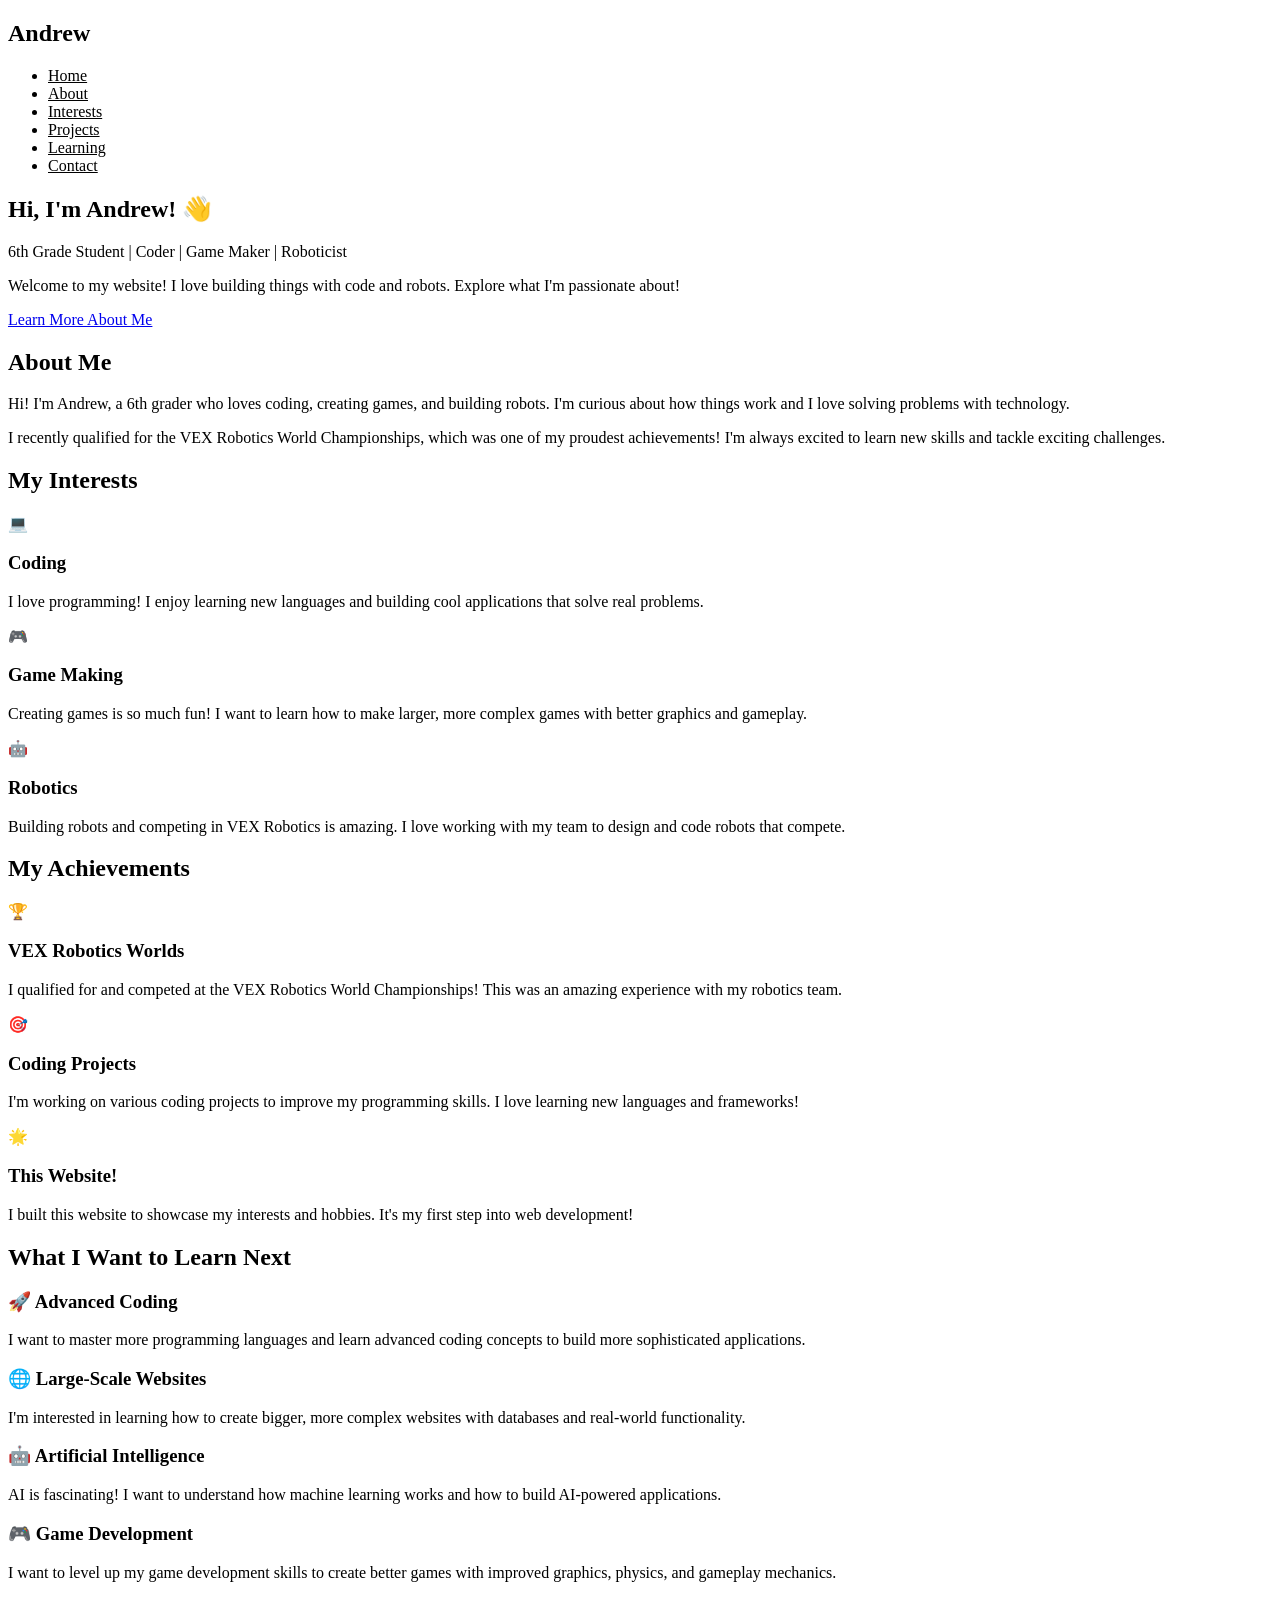
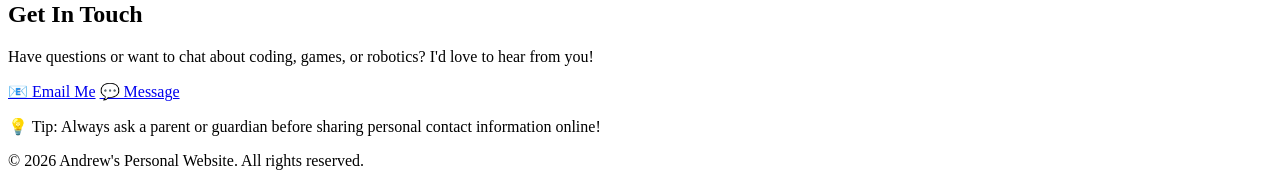
==== index.html @ 8c20a39d "Add index.html - Personal website structure with hero, about, interests, projects, learning, and con" ====
<!DOCTYPE html>
<html lang="en">
<head>
    <!-- Meta tags for mobile and character encoding -->
    <meta charset="UTF-8">
    <meta name="viewport" content="width=device-width, initial-scale=1.0">
    <title>Andrew's Personal Website</title>
    <!-- Link to CSS stylesheet -->
    <link rel="stylesheet" href="style.css">
</head>
<body>
    <!-- NAVIGATION BAR -->
    <nav class="navbar">
        <div class="nav-container">
            <h1 class="logo">Andrew</h1>
            <ul class="nav-menu">
                <li><a href="#home">Home</a></li>
                <li><a href="#about">About</a></li>
                <li><a href="#interests">Interests</a></li>
                <li><a href="#projects">Projects</a></li>
                <li><a href="#learning">Learning</a></li>
                <li><a href="#contact">Contact</a></li>
            </ul>
        </div>
    </nav>

    <!-- HERO SECTION - Welcome greeting with intro -->
    <section id="home" class="hero">
        <div class="hero-content">
            <h1 class="hero-title">Hi, I'm Andrew! 👋</h1>
            <p class="hero-subtitle">6th Grade Student | Coder | Game Maker | Roboticist</p>
            <p class="hero-description">Welcome to my website! I love building things with code and robots. Explore what I'm passionate about!</p>
            <a href="#about" class="btn-primary">Learn More About Me</a>
        </div>
    </section>

    <!-- ABOUT ME SECTION -->
    <section id="about" class="about">
        <div class="container">
            <h2 class="section-title">About Me</h2>
            <div class="about-content">
                <p>Hi! I'm Andrew, a 6th grader who loves coding, creating games, and building robots. I'm curious about how things work and I love solving problems with technology.</p>
                <p>I recently qualified for the VEX Robotics World Championships, which was one of my proudest achievements! I'm always excited to learn new skills and tackle exciting challenges.</p>
            </div>
        </div>
    </section>

    <!-- INTERESTS SECTION - What I'm passionate about -->
    <section id="interests" class="interests">
        <div class="container">
            <h2 class="section-title">My Interests</h2>
            <div class="interests-grid">
                <!-- Coding card -->
                <div class="interest-card">
                    <div class="card-icon">💻</div>
                    <h3>Coding</h3>
                    <p>I love programming! I enjoy learning new languages and building cool applications that solve real problems.</p>
                </div>
                <!-- Game Making card -->
                <div class="interest-card">
                    <div class="card-icon">🎮</div>
                    <h3>Game Making</h3>
                    <p>Creating games is so much fun! I want to learn how to make larger, more complex games with better graphics and gameplay.</p>
                </div>
                <!-- Robotics card -->
                <div class="interest-card">
                    <div class="card-icon">🤖</div>
                    <h3>Robotics</h3>
                    <p>Building robots and competing in VEX Robotics is amazing. I love working with my team to design and code robots that compete.</p>
                </div>
            </div>
        </div>
    </section>

    <!-- PROJECTS SECTION - Showcase my work -->
    <section id="projects" class="projects">
        <div class="container">
            <h2 class="section-title">My Achievements</h2>
            <div class="projects-grid">
                <!-- Project card 1 -->
                <div class="project-card">
                    <div class="project-icon">🏆</div>
                    <h3>VEX Robotics Worlds</h3>
                    <p>I qualified for and competed at the VEX Robotics World Championships! This was an amazing experience with my robotics team.</p>
                </div>
                <!-- Project card 2 -->
                <div class="project-card">
                    <div class="project-icon">🎯</div>
                    <h3>Coding Projects</h3>
                    <p>I'm working on various coding projects to improve my programming skills. I love learning new languages and frameworks!</p>
                </div>
                <!-- Project card 3 -->
                <div class="project-card">
                    <div class="project-icon">🌟</div>
                    <h3>This Website!</h3>
                    <p>I built this website to showcase my interests and hobbies. It's my first step into web development!</p>
                </div>
            </div>
        </div>
    </section>

    <!-- LEARNING SECTION - What I want to learn next -->
    <section id="learning" class="learning">
        <div class="container">
            <h2 class="section-title">What I Want to Learn Next</h2>
            <div class="learning-content">
                <div class="learning-item">
                    <h3>🚀 Advanced Coding</h3>
                    <p>I want to master more programming languages and learn advanced coding concepts to build more sophisticated applications.</p>
                </div>
                <div class="learning-item">
                    <h3>🌐 Large-Scale Websites</h3>
                    <p>I'm interested in learning how to create bigger, more complex websites with databases and real-world functionality.</p>
                </div>
                <div class="learning-item">
                    <h3>🤖 Artificial Intelligence</h3>
                    <p>AI is fascinating! I want to understand how machine learning works and how to build AI-powered applications.</p>
                </div>
                <div class="learning-item">
                    <h3>🎮 Game Development</h3>
                    <p>I want to level up my game development skills to create better games with improved graphics, physics, and gameplay mechanics.</p>
                </div>
            </div>
        </div>
    </section>

    <!-- CONTACT SECTION - Safe contact information -->
    <section id="contact" class="contact">
        <div class="container">
            <h2 class="section-title">Get In Touch</h2>
            <div class="contact-content">
                <p>Have questions or want to chat about coding, games, or robotics? I'd love to hear from you!</p>
                <div class="contact-links">
                    <!-- Safe contact option 1 -->
                    <a href="mailto:contact@example.com" class="btn-contact">📧 Email Me</a>
                    <!-- Safe contact option 2 -->
                    <a href="#" class="btn-contact">💬 Message</a>
                </div>
                <p class="contact-note">💡 Tip: Always ask a parent or guardian before sharing personal contact information online!</p>
            </div>
        </div>
    </section>

    <!-- FOOTER -->
    <footer class="footer">
        <p>&copy; 2026 Andrew's Personal Website. All rights reserved.</p>
    </footer>

    <!-- Link to JavaScript file -->
    <script src="script.js"></script>
</body>
</html>
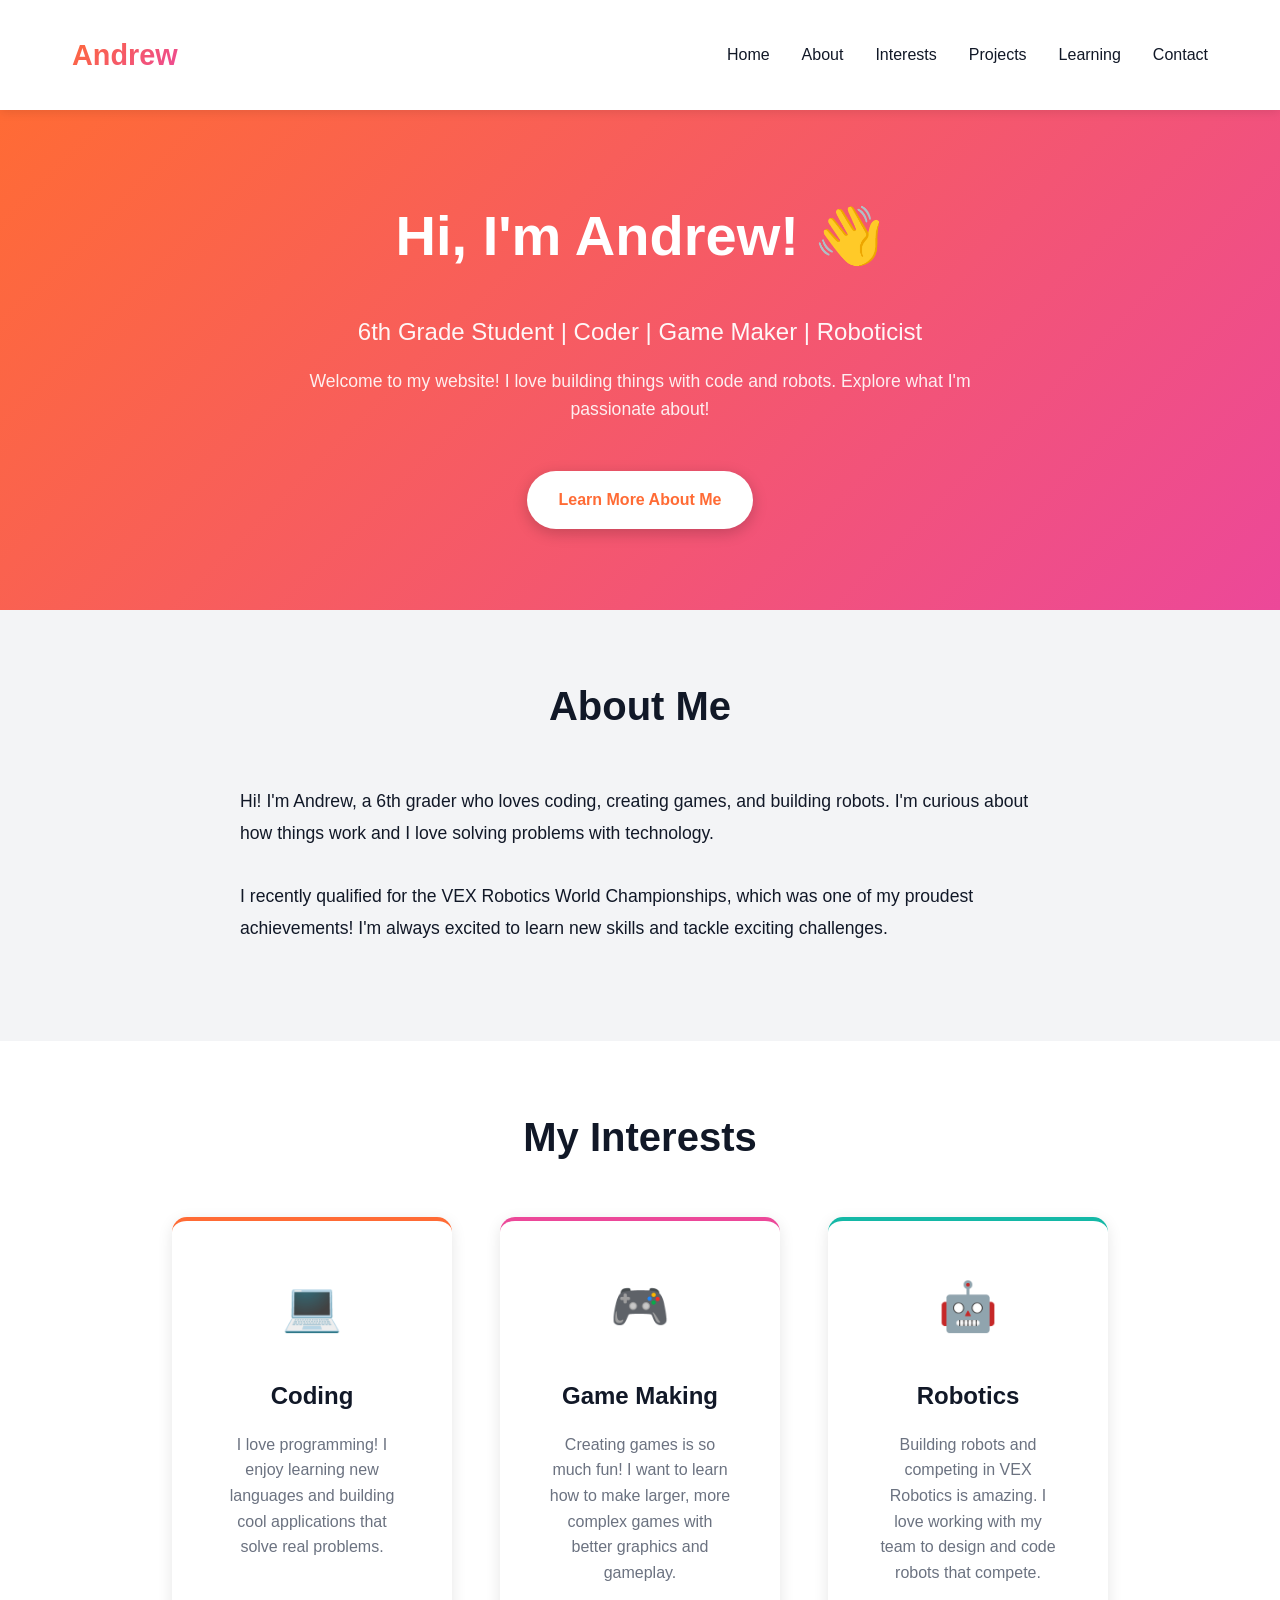
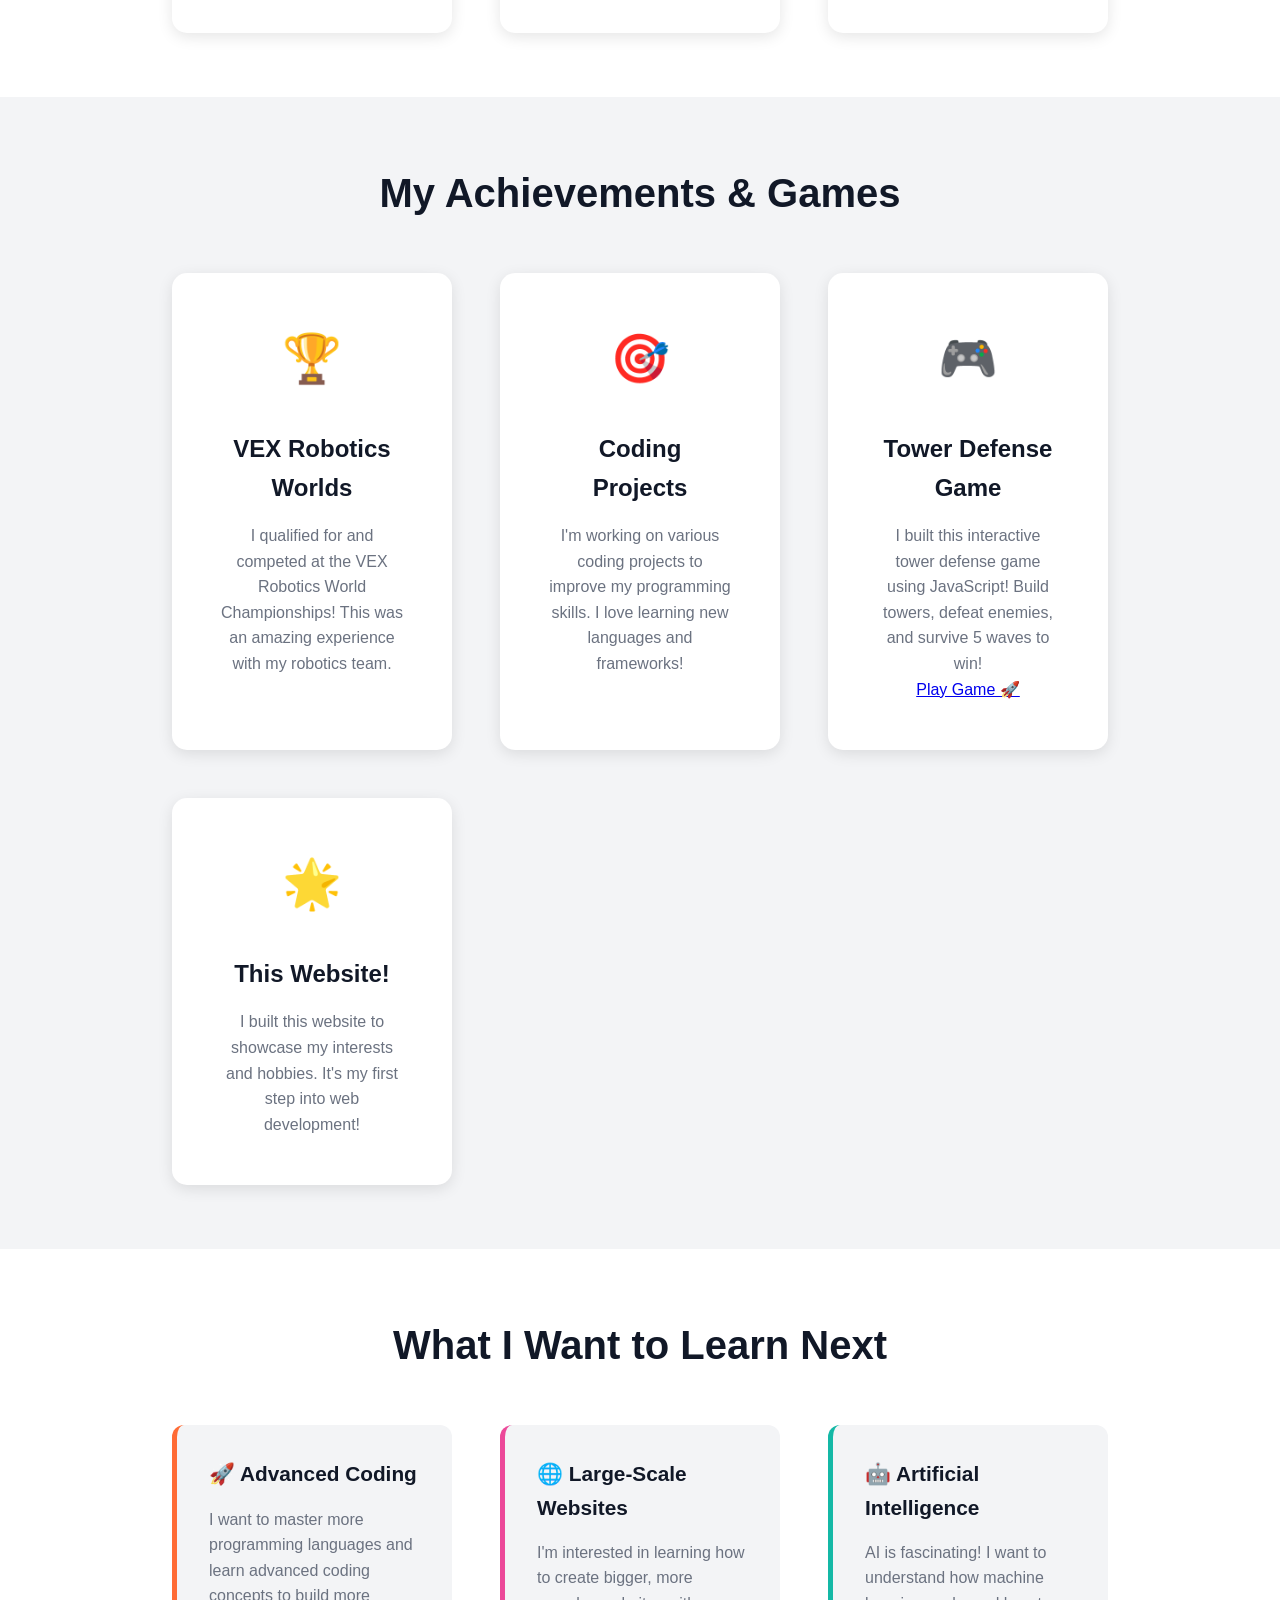
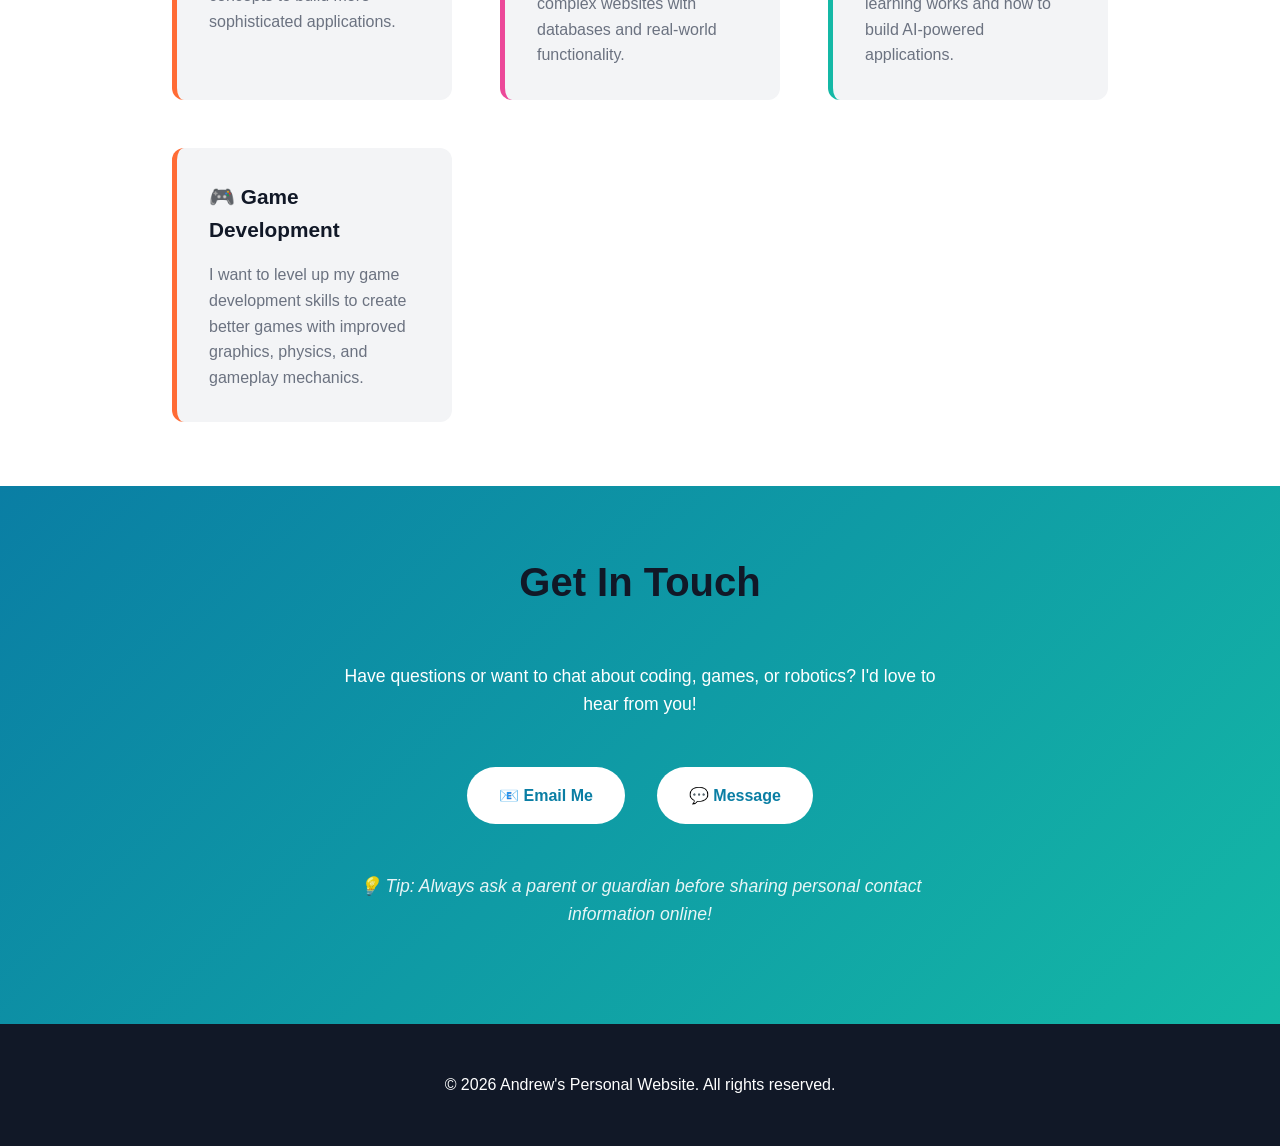
==== commit 10ff8a28: "Add Tower Defense Game card with play button to projects section" ====
--- a/index.html
+++ b/index.html
@@ -75,7 +75,7 @@
     <!-- PROJECTS SECTION - Showcase my work -->
     <section id="projects" class="projects">
         <div class="container">
-            <h2 class="section-title">My Achievements</h2>
+            <h2 class="section-title">My Achievements & Games</h2>
             <div class="projects-grid">
                 <!-- Project card 1 -->
                 <div class="project-card">
@@ -89,7 +89,14 @@
                     <h3>Coding Projects</h3>
                     <p>I'm working on various coding projects to improve my programming skills. I love learning new languages and frameworks!</p>
                 </div>
-                <!-- Project card 3 -->
+                <!-- Project card 3 - TOWER DEFENSE GAME -->
+                <div class="project-card game-card">
+                    <div class="project-icon">🎮</div>
+                    <h3>Tower Defense Game</h3>
+                    <p>I built this interactive tower defense game using JavaScript! Build towers, defeat enemies, and survive 5 waves to win!</p>
+                    <a href="game.html" class="btn-game">Play Game 🚀</a>
+                </div>
+                <!-- Project card 4 -->
                 <div class="project-card">
                     <div class="project-icon">🌟</div>
                     <h3>This Website!</h3>
--- a/style.css
+++ b/style.css
@@ -0,0 +1,465 @@
+/* ===================================
+   PERSONAL WEBSITE STYLESHEET
+   Andrew's Website - Clean & Colorful
+   =================================== */
+
+/* ROOT VARIABLES - Easy to customize colors */
+:root {
+    /* Color Palette */
+    --primary-color: #ff6b35;      /* Red/Orange */
+    --secondary-color: #ec4899;    /* Pink */
+    --accent-color: #14b8a6;       /* Teal */
+    --dark-bg: #1f2937;            /* Dark gray */
+    --light-bg: #f3f4f6;           /* Light gray */
+    --text-dark: #111827;          /* Very dark gray */
+    --text-light: #6b7280;         /* Medium gray */
+    --white: #ffffff;
+    
+    /* Spacing */
+    --spacing-xs: 0.5rem;
+    --spacing-sm: 1rem;
+    --spacing-md: 2rem;
+    --spacing-lg: 3rem;
+    --spacing-xl: 4rem;
+}
+
+/* GLOBAL STYLES - Apply to entire page */
+* {
+    margin: 0;
+    padding: 0;
+    box-sizing: border-box;
+}
+
+html {
+    scroll-behavior: smooth; /* Smooth scrolling when clicking nav links */
+}
+
+body {
+    font-family: 'Segoe UI', Tahoma, Geneva, Verdana, sans-serif;
+    line-height: 1.6;
+    color: var(--text-dark);
+    background-color: var(--white);
+}
+
+/* Container - Centers content and adds max width */
+.container {
+    max-width: 1000px;
+    margin: 0 auto;
+    padding: 0 var(--spacing-md);
+}
+
+/* ===================================
+   NAVIGATION BAR
+   =================================== */
+.navbar {
+    background: var(--white);
+    box-shadow: 0 2px 10px rgba(0, 0, 0, 0.1);
+    position: sticky;
+    top: 0;
+    z-index: 100;
+}
+
+.nav-container {
+    max-width: 1200px;
+    margin: 0 auto;
+    padding: var(--spacing-md);
+    display: flex;
+    justify-content: space-between;
+    align-items: center;
+}
+
+.logo {
+    font-size: 1.8rem;
+    font-weight: bold;
+    background: linear-gradient(135deg, var(--primary-color), var(--secondary-color));
+    -webkit-background-clip: text;
+    -webkit-text-fill-color: transparent;
+    background-clip: text;
+}
+
+.nav-menu {
+    display: flex;
+    list-style: none;
+    gap: var(--spacing-md);
+}
+
+.nav-menu a {
+    text-decoration: none;
+    color: var(--text-dark);
+    font-weight: 500;
+    transition: color 0.3s ease;
+}
+
+.nav-menu a:hover {
+    color: var(--primary-color);
+}
+
+/* Mobile Navigation - Stack on small screens */
+@media (max-width: 768px) {
+    .nav-menu {
+        flex-direction: column;
+        gap: var(--spacing-sm);
+        font-size: 0.9rem;
+    }
+    
+    .nav-container {
+        flex-direction: column;
+        gap: var(--spacing-sm);
+    }
+}
+
+/* ===================================
+   HERO SECTION - Welcome banner
+   =================================== */
+.hero {
+    background: linear-gradient(135deg, var(--primary-color), var(--secondary-color));
+    color: var(--white);
+    padding: var(--spacing-xl) var(--spacing-md);
+    text-align: center;
+    min-height: 500px;
+    display: flex;
+    align-items: center;
+    justify-content: center;
+}
+
+.hero-content {
+    max-width: 700px;
+}
+
+.hero-title {
+    font-size: 3.5rem;
+    margin-bottom: var(--spacing-md);
+    animation: fadeInDown 0.8s ease;
+}
+
+.hero-subtitle {
+    font-size: 1.5rem;
+    margin-bottom: var(--spacing-sm);
+    opacity: 0.95;
+}
+
+.hero-description {
+    font-size: 1.1rem;
+    margin-bottom: var(--spacing-lg);
+    opacity: 0.9;
+}
+
+/* Button Styling */
+.btn-primary {
+    display: inline-block;
+    background-color: var(--white);
+    color: var(--primary-color);
+    padding: var(--spacing-sm) var(--spacing-md);
+    border-radius: 50px;
+    text-decoration: none;
+    font-weight: bold;
+    transition: transform 0.3s ease, box-shadow 0.3s ease;
+    box-shadow: 0 4px 15px rgba(0, 0, 0, 0.2);
+}
+
+.btn-primary:hover {
+    transform: translateY(-3px);
+    box-shadow: 0 6px 20px rgba(0, 0, 0, 0.3);
+}
+
+/* Mobile hero adjustments */
+@media (max-width: 768px) {
+    .hero {
+        min-height: 350px;
+        padding: var(--spacing-lg) var(--spacing-md);
+    }
+    
+    .hero-title {
+        font-size: 2.5rem;
+    }
+    
+    .hero-subtitle {
+        font-size: 1.2rem;
+    }
+}
+
+/* ===================================
+   SECTION STYLES - Common section styling
+   =================================== */
+section {
+    padding: var(--spacing-xl) var(--spacing-md);
+}
+
+.section-title {
+    font-size: 2.5rem;
+    margin-bottom: var(--spacing-lg);
+    text-align: center;
+    color: var(--text-dark);
+}
+
+/* Alternating section backgrounds */
+.about, .projects {
+    background-color: var(--light-bg);
+}
+
+.interests, .learning {
+    background-color: var(--white);
+}
+
+.contact {
+    background: linear-gradient(135deg, #0a7ea4, var(--accent-color));
+    color: var(--white);
+}
+
+/* ===================================
+   ABOUT ME SECTION
+   =================================== */
+.about-content {
+    max-width: 800px;
+    margin: 0 auto;
+    font-size: 1.1rem;
+    line-height: 1.8;
+    color: var(--text-dark);
+}
+
+.about-content p {
+    margin-bottom: var(--spacing-md);
+}
+
+/* ===================================
+   INTERESTS SECTION - Card Grid
+   =================================== */
+.interests-grid {
+    display: grid;
+    grid-template-columns: repeat(auto-fit, minmax(280px, 1fr));
+    gap: var(--spacing-lg);
+}
+
+.interest-card {
+    background: var(--white);
+    padding: var(--spacing-lg);
+    border-radius: 15px;
+    text-align: center;
+    box-shadow: 0 4px 15px rgba(0, 0, 0, 0.1);
+    transition: transform 0.3s ease, box-shadow 0.3s ease;
+    border-top: 4px solid var(--primary-color);
+}
+
+.interest-card:nth-child(2) {
+    border-top-color: var(--secondary-color);
+}
+
+.interest-card:nth-child(3) {
+    border-top-color: var(--accent-color);
+}
+
+.interest-card:hover {
+    transform: translateY(-10px);
+    box-shadow: 0 8px 25px rgba(0, 0, 0, 0.15);
+}
+
+.card-icon {
+    font-size: 3rem;
+    margin-bottom: var(--spacing-md);
+}
+
+.interest-card h3 {
+    font-size: 1.5rem;
+    margin-bottom: var(--spacing-sm);
+    color: var(--text-dark);
+}
+
+.interest-card p {
+    color: var(--text-light);
+    line-height: 1.6;
+}
+
+/* ===================================
+   PROJECTS SECTION - Achievement cards
+   =================================== */
+.projects-grid {
+    display: grid;
+    grid-template-columns: repeat(auto-fit, minmax(280px, 1fr));
+    gap: var(--spacing-lg);
+}
+
+.project-card {
+    background: var(--white);
+    padding: var(--spacing-lg);
+    border-radius: 15px;
+    text-align: center;
+    box-shadow: 0 4px 15px rgba(0, 0, 0, 0.1);
+    transition: transform 0.3s ease, background-color 0.3s ease;
+}
+
+.project-card:hover {
+    transform: scale(1.05);
+    background-color: var(--light-bg);
+}
+
+.project-icon {
+    font-size: 3rem;
+    margin-bottom: var(--spacing-md);
+}
+
+.project-card h3 {
+    font-size: 1.5rem;
+    margin-bottom: var(--spacing-sm);
+    color: var(--text-dark);
+}
+
+.project-card p {
+    color: var(--text-light);
+    line-height: 1.6;
+}
+
+/* ===================================
+   LEARNING SECTION - Grid layout
+   =================================== */
+.learning-content {
+    display: grid;
+    grid-template-columns: repeat(auto-fit, minmax(250px, 1fr));
+    gap: var(--spacing-lg);
+}
+
+.learning-item {
+    background: var(--light-bg);
+    padding: var(--spacing-md);
+    border-radius: 12px;
+    border-left: 5px solid var(--primary-color);
+}
+
+.learning-item:nth-child(2) {
+    border-left-color: var(--secondary-color);
+}
+
+.learning-item:nth-child(3) {
+    border-left-color: var(--accent-color);
+}
+
+.learning-item:nth-child(4) {
+    border-left-color: var(--primary-color);
+}
+
+.learning-item h3 {
+    font-size: 1.3rem;
+    margin-bottom: var(--spacing-sm);
+    color: var(--text-dark);
+}
+
+.learning-item p {
+    color: var(--text-light);
+    line-height: 1.6;
+}
+
+/* ===================================
+   CONTACT SECTION
+   =================================== */
+.contact-content {
+    text-align: center;
+    max-width: 600px;
+    margin: 0 auto;
+}
+
+.contact-content p {
+    font-size: 1.1rem;
+    margin-bottom: var(--spacing-md);
+}
+
+.contact-links {
+    display: flex;
+    gap: var(--spacing-md);
+    justify-content: center;
+    margin: var(--spacing-lg) 0;
+    flex-wrap: wrap;
+}
+
+.btn-contact {
+    display: inline-block;
+    background-color: var(--white);
+    color: #0a7ea4;
+    padding: var(--spacing-sm) var(--spacing-md);
+    border-radius: 50px;
+    text-decoration: none;
+    font-weight: bold;
+    transition: transform 0.3s ease, background-color 0.3s ease;
+}
+
+.btn-contact:hover {
+    transform: translateY(-3px);
+    background-color: var(--light-bg);
+}
+
+.contact-note {
+    font-size: 0.95rem;
+    font-style: italic;
+    opacity: 0.9;
+    margin-top: var(--spacing-md);
+}
+
+/* ===================================
+   FOOTER
+   =================================== */
+.footer {
+    background-color: var(--text-dark);
+    color: var(--white);
+    text-align: center;
+    padding: var(--spacing-lg);
+}
+
+/* ===================================
+   ANIMATIONS
+   =================================== */
+@keyframes fadeInDown {
+    from {
+        opacity: 0;
+        transform: translateY(-30px);
+    }
+    to {
+        opacity: 1;
+        transform: translateY(0);
+    }
+}
+
+/* ===================================
+   MOBILE RESPONSIVE DESIGN
+   =================================== */
+@media (max-width: 768px) {
+    .section-title {
+        font-size: 2rem;
+    }
+    
+    section {
+        padding: var(--spacing-lg) var(--spacing-sm);
+    }
+    
+    .interests-grid,
+    .projects-grid,
+    .learning-content {
+        gap: var(--spacing-md);
+    }
+    
+    .contact-links {
+        flex-direction: column;
+        align-items: center;
+    }
+    
+    .btn-contact {
+        width: 100%;
+        text-align: center;
+    }
+}
+
+@media (max-width: 480px) {
+    .section-title {
+        font-size: 1.5rem;
+    }
+    
+    .nav-menu {
+        font-size: 0.8rem;
+        gap: var(--spacing-xs);
+    }
+    
+    .hero-title {
+        font-size: 2rem;
+    }
+    
+    .hero-subtitle {
+        font-size: 1rem;
+    }
+}
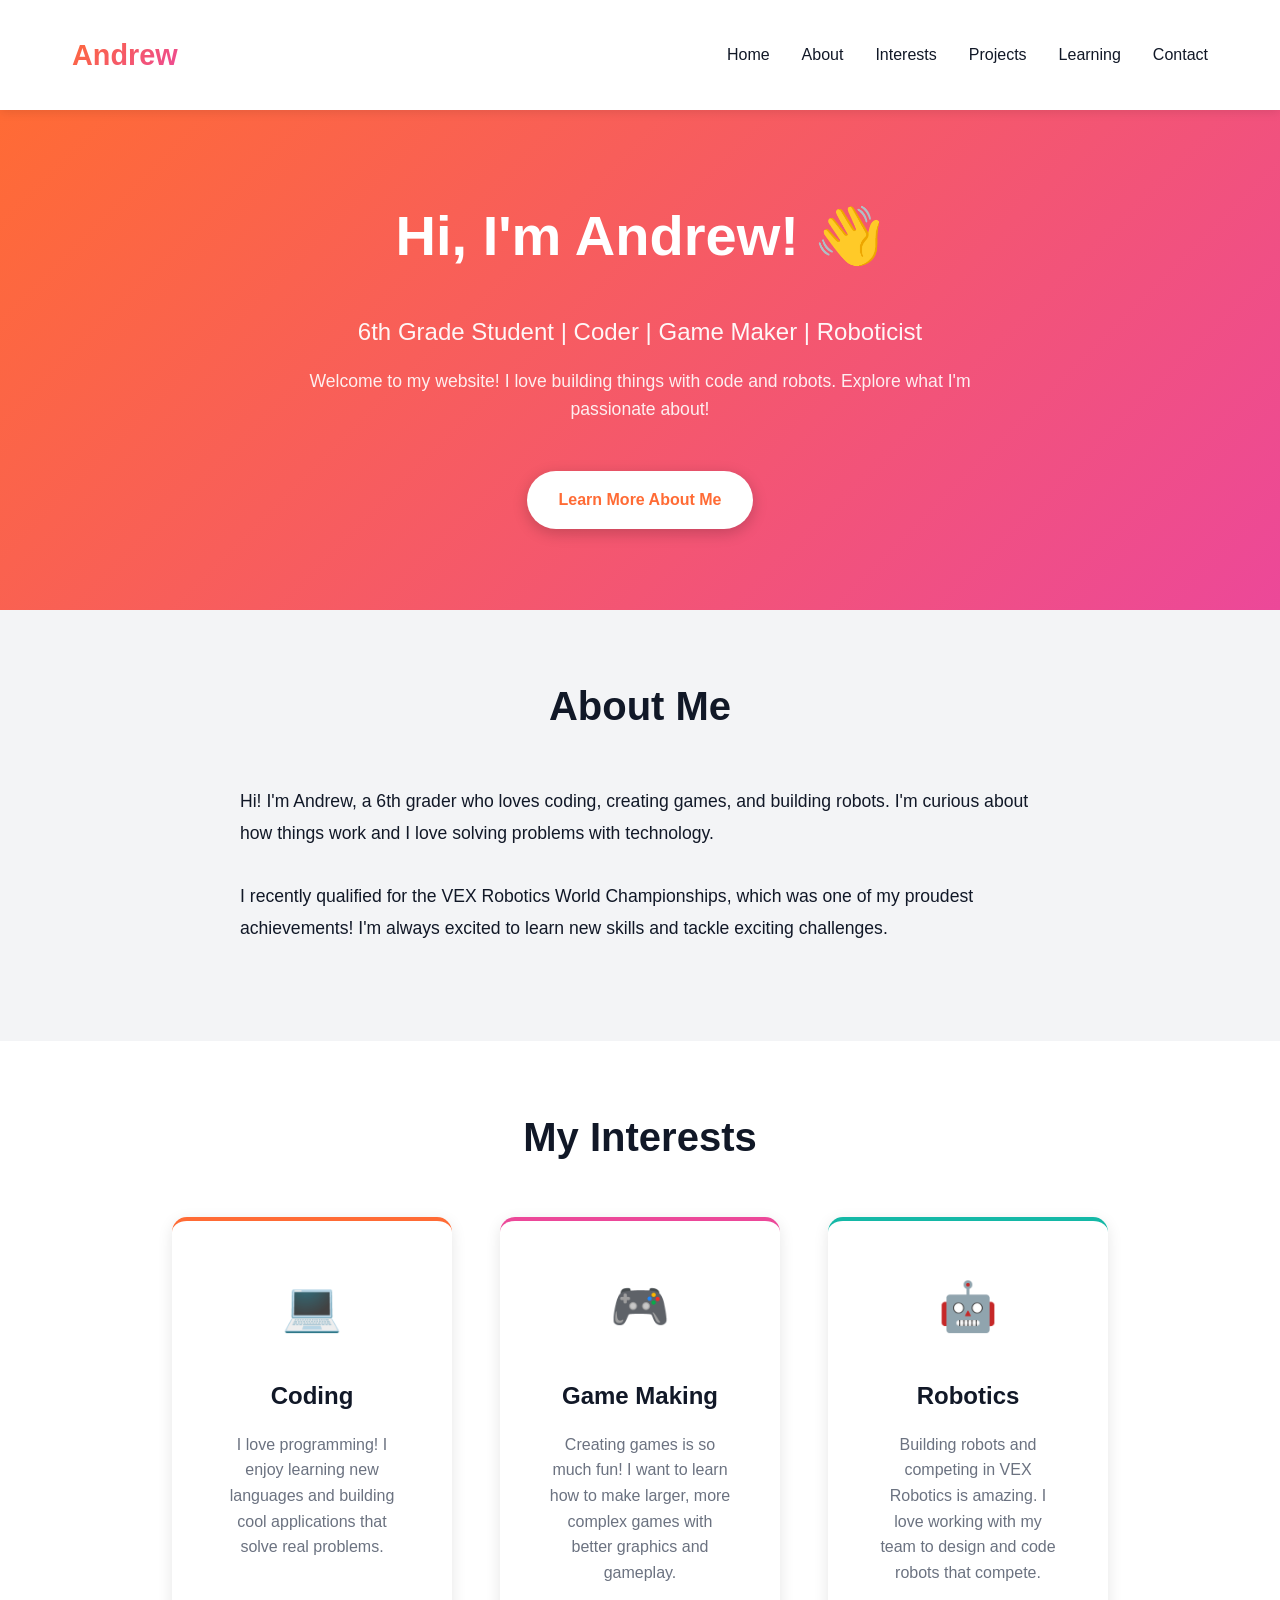
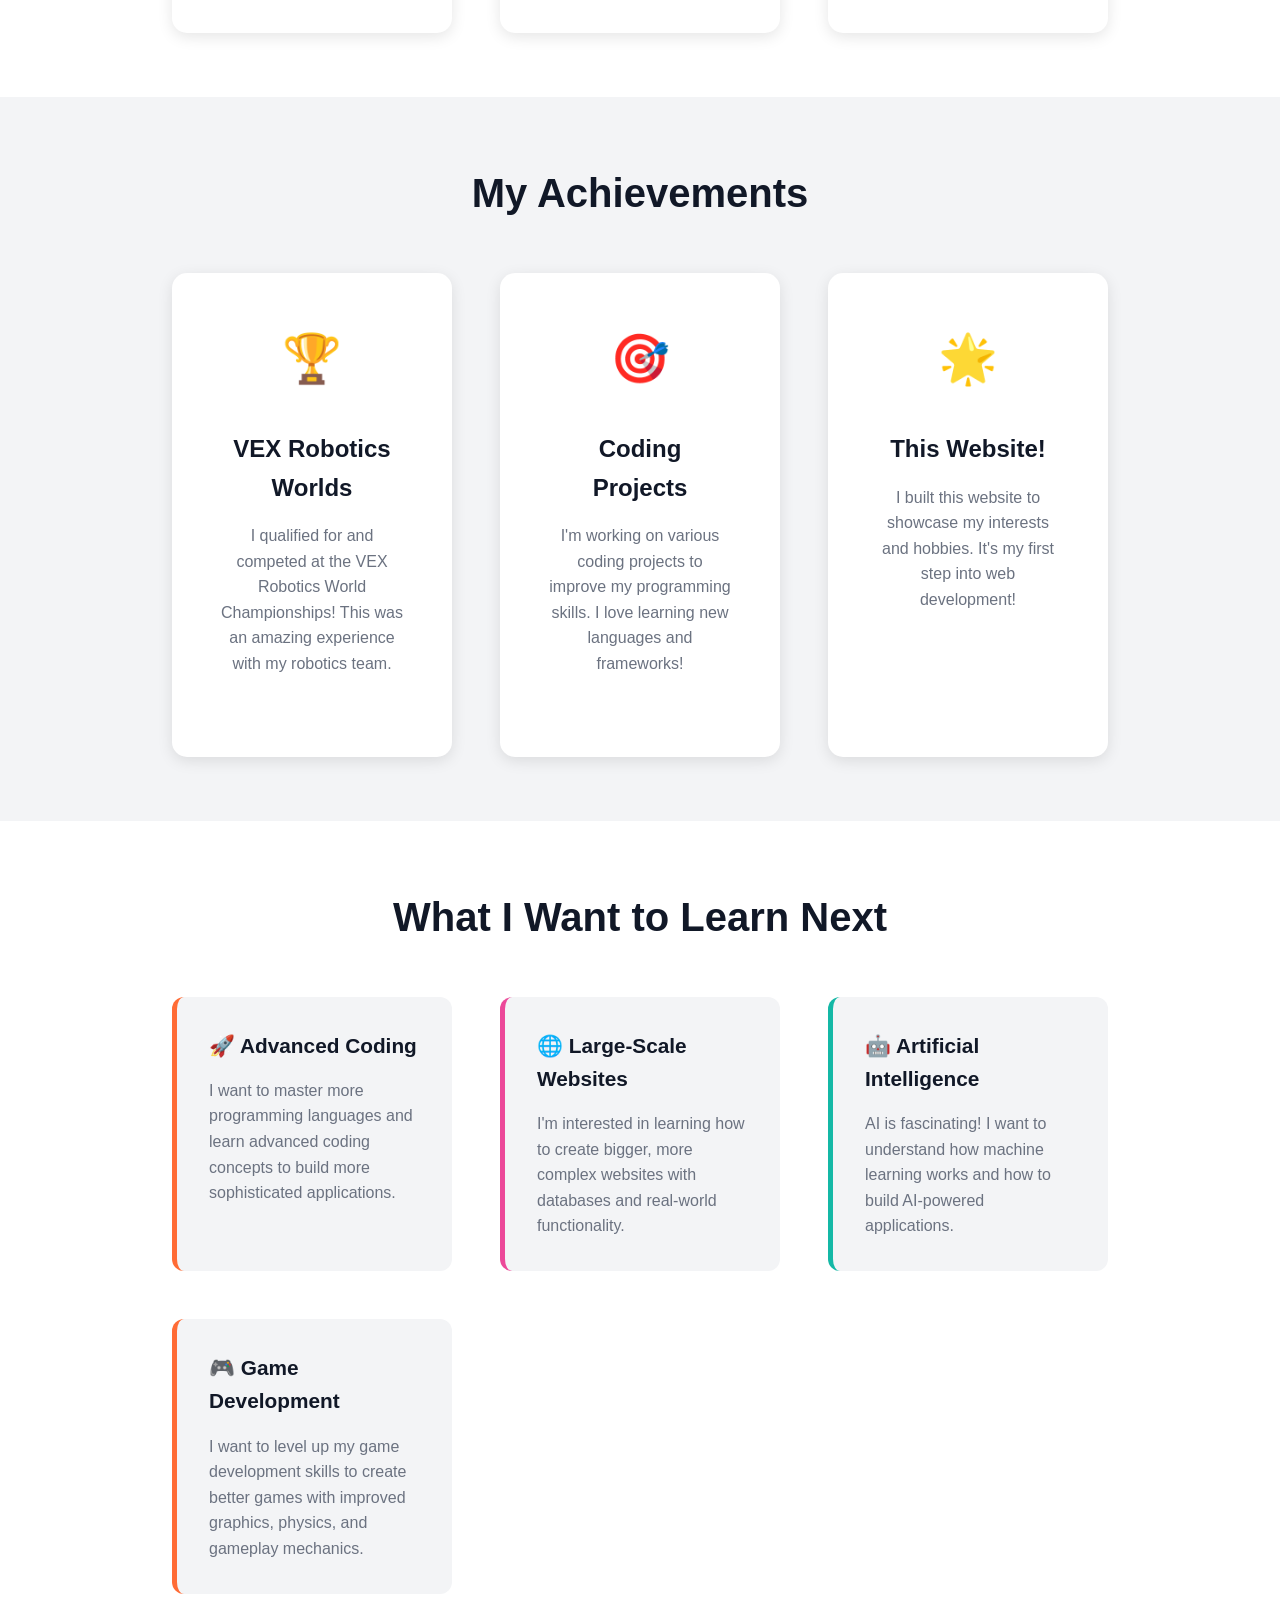
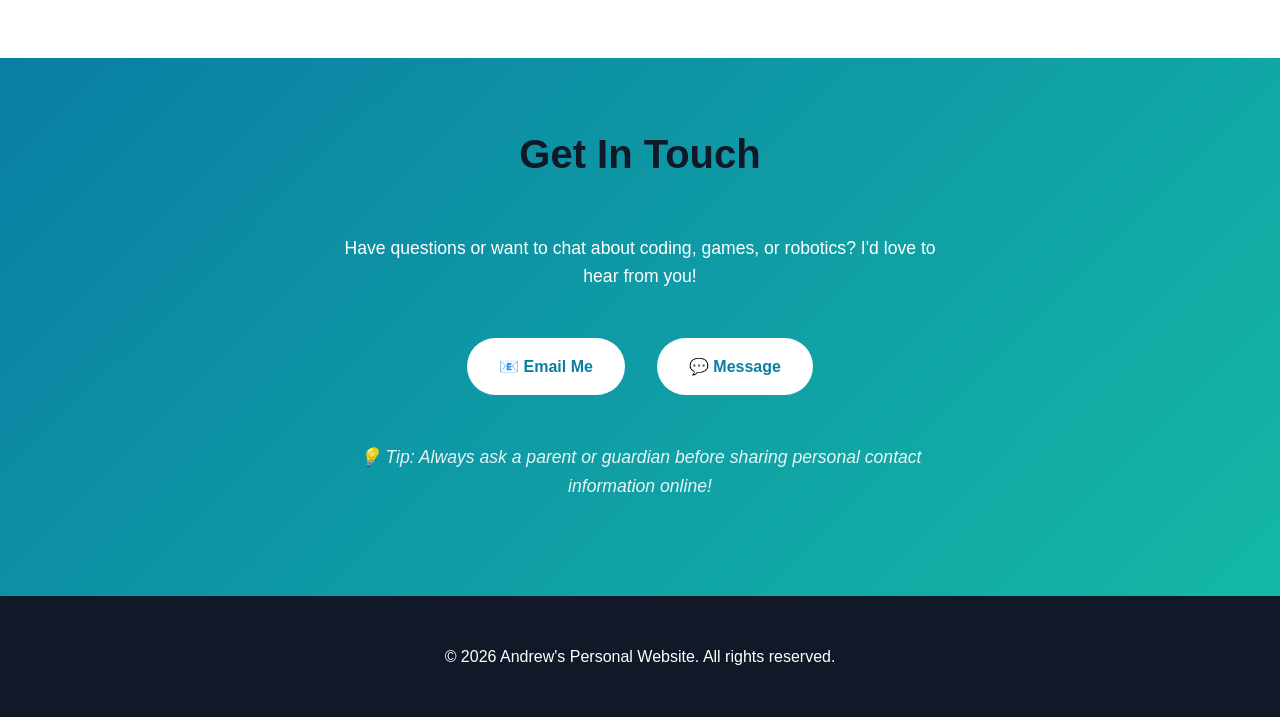
==== commit 2c03dd50: "Remove Tower Defense Game card from projects section" ====
--- a/index.html
+++ b/index.html
@@ -75,7 +75,7 @@
     <!-- PROJECTS SECTION - Showcase my work -->
     <section id="projects" class="projects">
         <div class="container">
-            <h2 class="section-title">My Achievements & Games</h2>
+            <h2 class="section-title">My Achievements</h2>
             <div class="projects-grid">
                 <!-- Project card 1 -->
                 <div class="project-card">
@@ -89,14 +89,7 @@
                     <h3>Coding Projects</h3>
                     <p>I'm working on various coding projects to improve my programming skills. I love learning new languages and frameworks!</p>
                 </div>
-                <!-- Project card 3 - TOWER DEFENSE GAME -->
-                <div class="project-card game-card">
-                    <div class="project-icon">🎮</div>
-                    <h3>Tower Defense Game</h3>
-                    <p>I built this interactive tower defense game using JavaScript! Build towers, defeat enemies, and survive 5 waves to win!</p>
-                    <a href="game.html" class="btn-game">Play Game 🚀</a>
-                </div>
-                <!-- Project card 4 -->
+                <!-- Project card 3 -->
                 <div class="project-card">
                     <div class="project-icon">🌟</div>
                     <h3>This Website!</h3>
--- a/style.css
+++ b/style.css
@@ -285,6 +285,8 @@
     text-align: center;
     box-shadow: 0 4px 15px rgba(0, 0, 0, 0.1);
     transition: transform 0.3s ease, background-color 0.3s ease;
+    display: flex;
+    flex-direction: column;
 }
 
 .project-card:hover {
@@ -306,6 +308,37 @@
 .project-card p {
     color: var(--text-light);
     line-height: 1.6;
+    margin-bottom: auto;
+    padding-bottom: var(--spacing-md);
+}
+
+/* Game Card Special Styling */
+.game-card {
+    border: 2px solid var(--primary-color);
+    background: linear-gradient(135deg, #fff9e6 0%, var(--white) 100%);
+}
+
+.game-card:hover {
+    box-shadow: 0 8px 30px rgba(255, 107, 53, 0.2);
+}
+
+/* Play Game Button */
+.btn-game {
+    display: inline-block;
+    background: linear-gradient(135deg, var(--primary-color), var(--secondary-color));
+    color: var(--white);
+    padding: var(--spacing-sm) var(--spacing-md);
+    border-radius: 8px;
+    text-decoration: none;
+    font-weight: bold;
+    transition: transform 0.3s ease, box-shadow 0.3s ease;
+    box-shadow: 0 4px 15px rgba(255, 107, 53, 0.3);
+    margin-top: auto;
+}
+
+.btn-game:hover {
+    transform: translateY(-2px);
+    box-shadow: 0 6px 20px rgba(255, 107, 53, 0.4);
 }
 
 /* ===================================
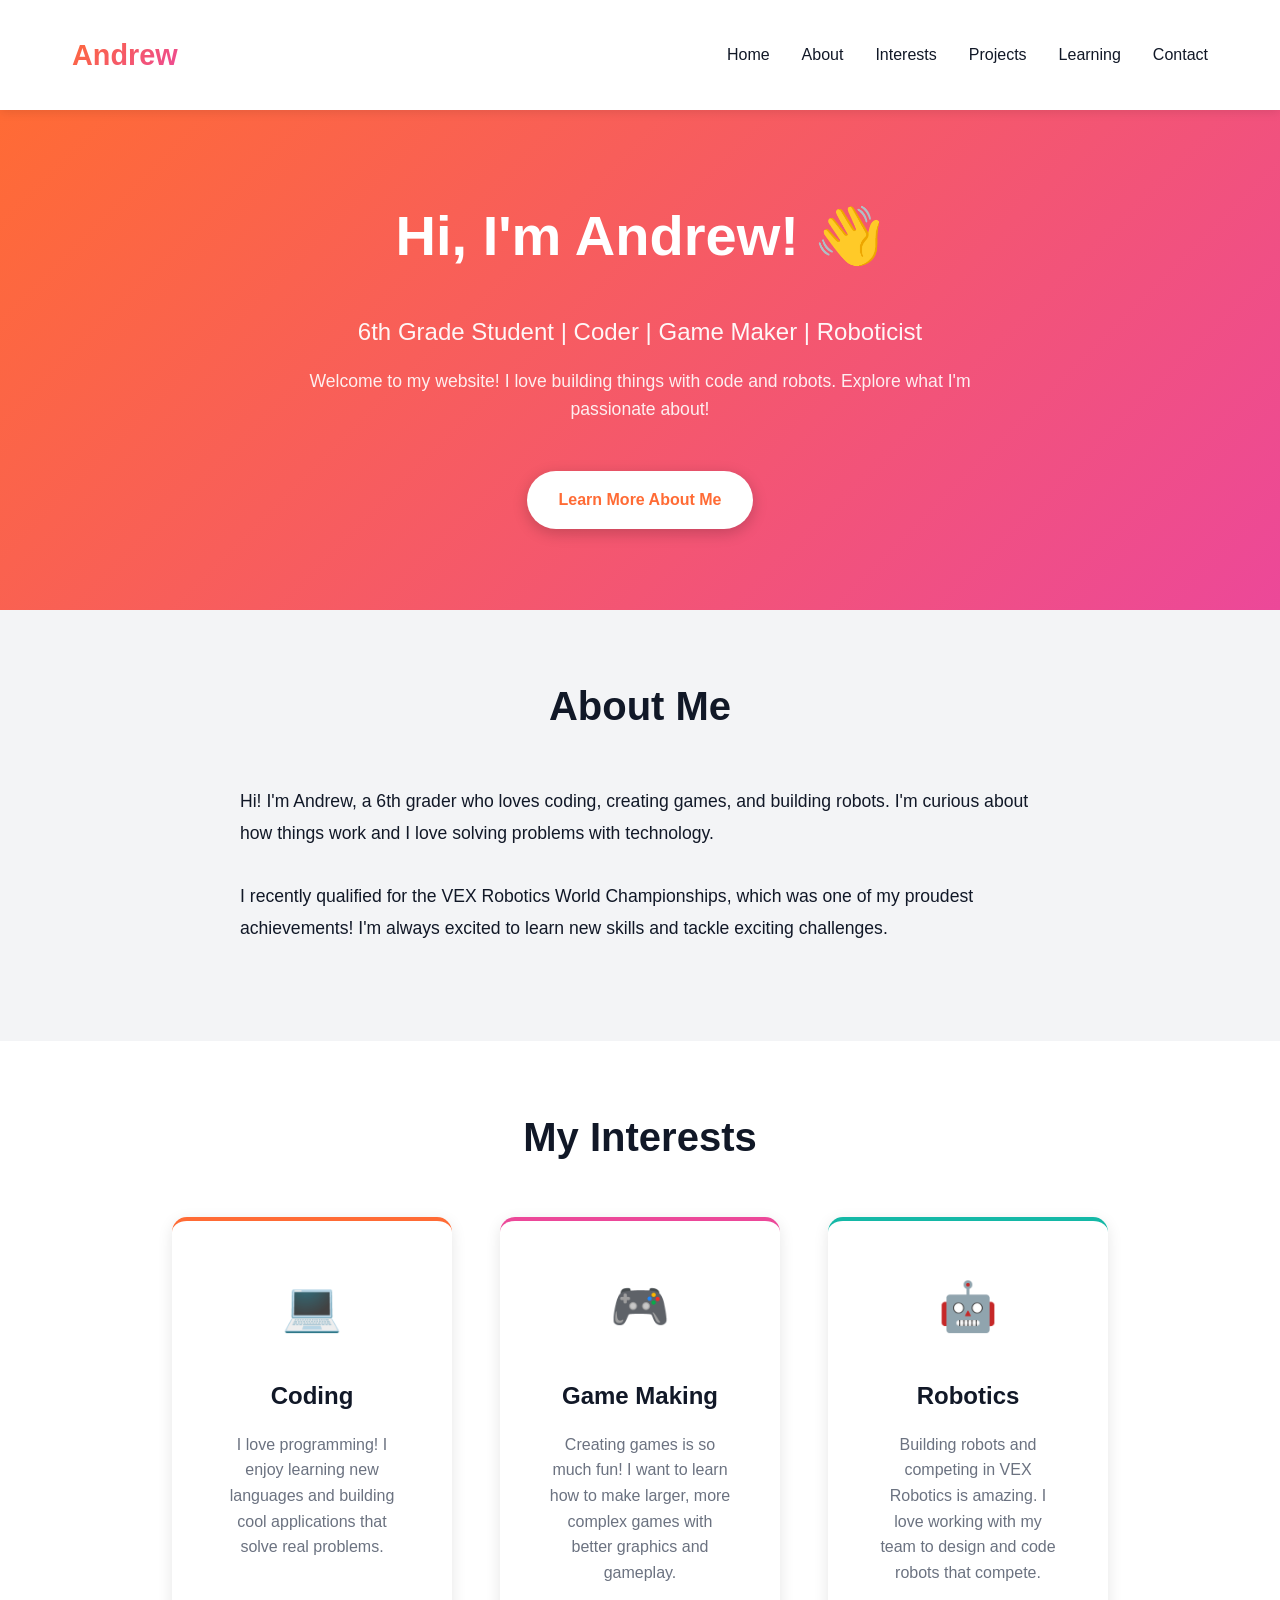
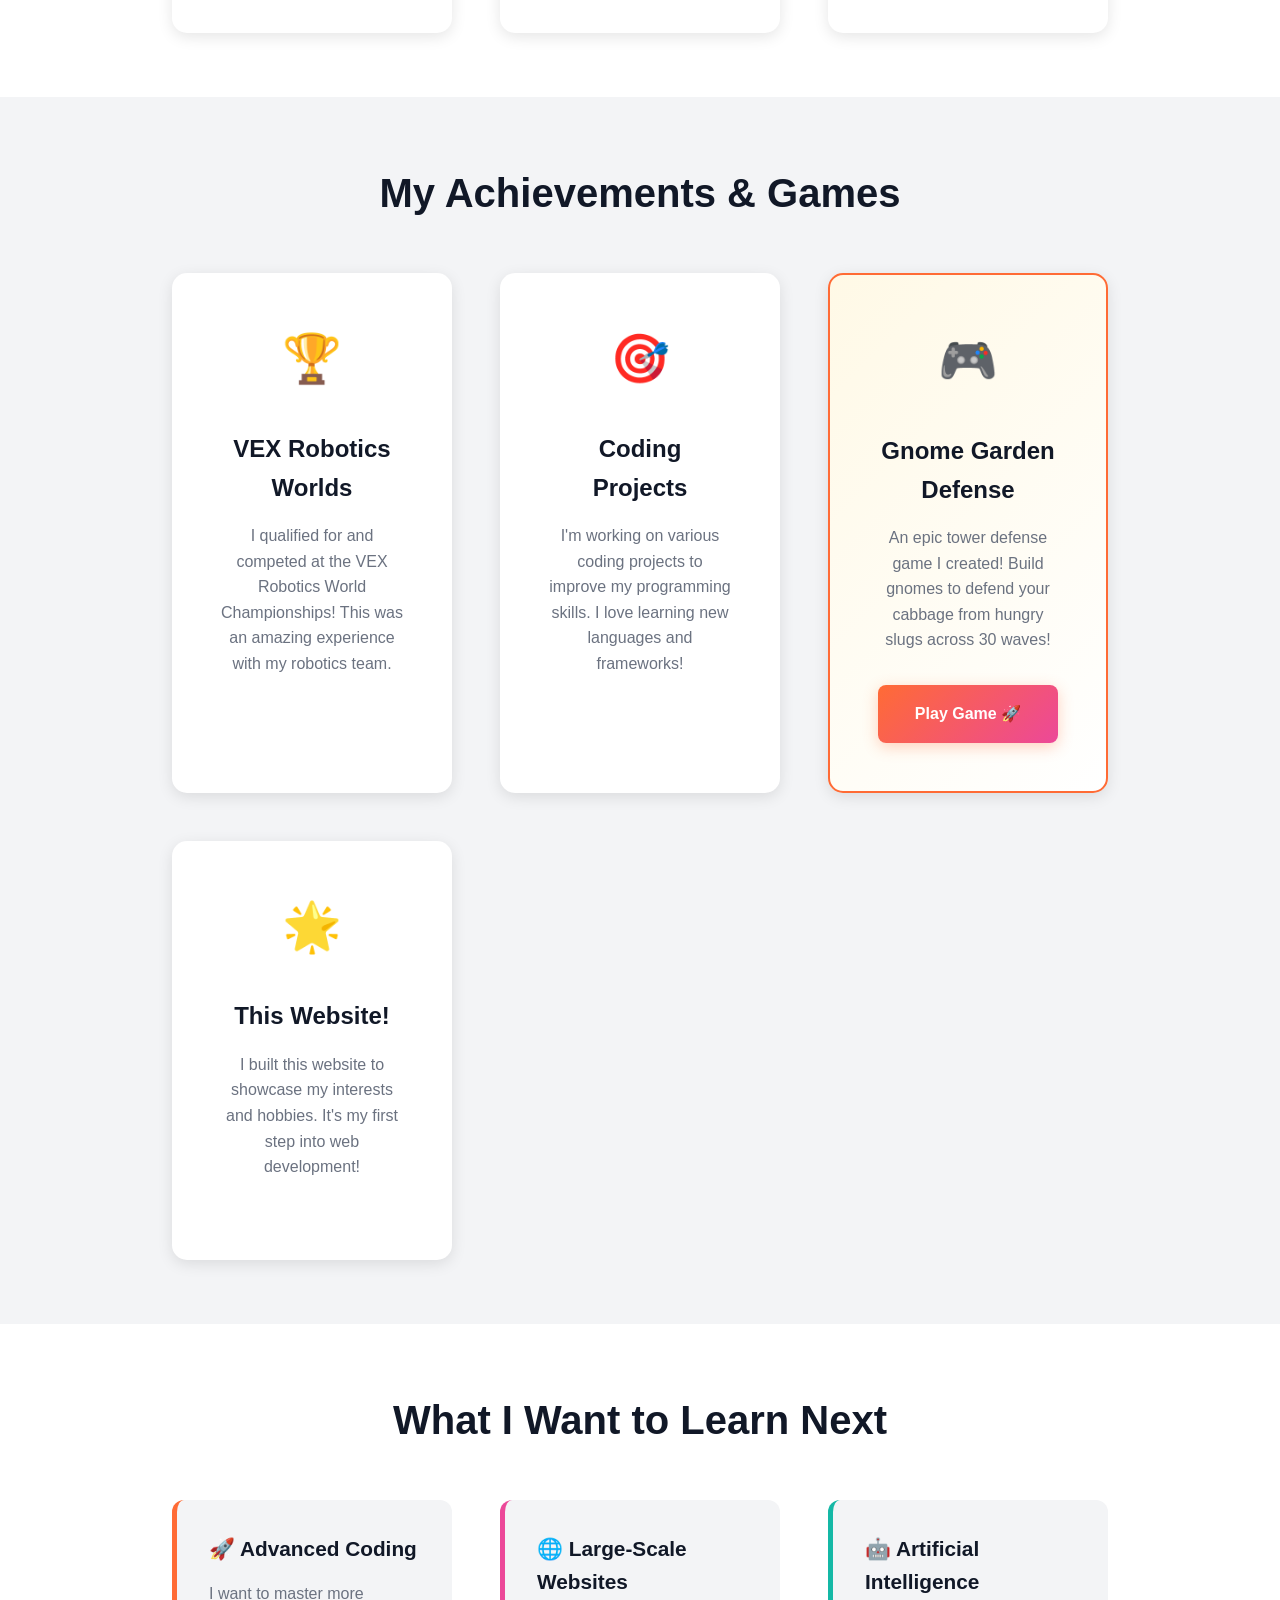
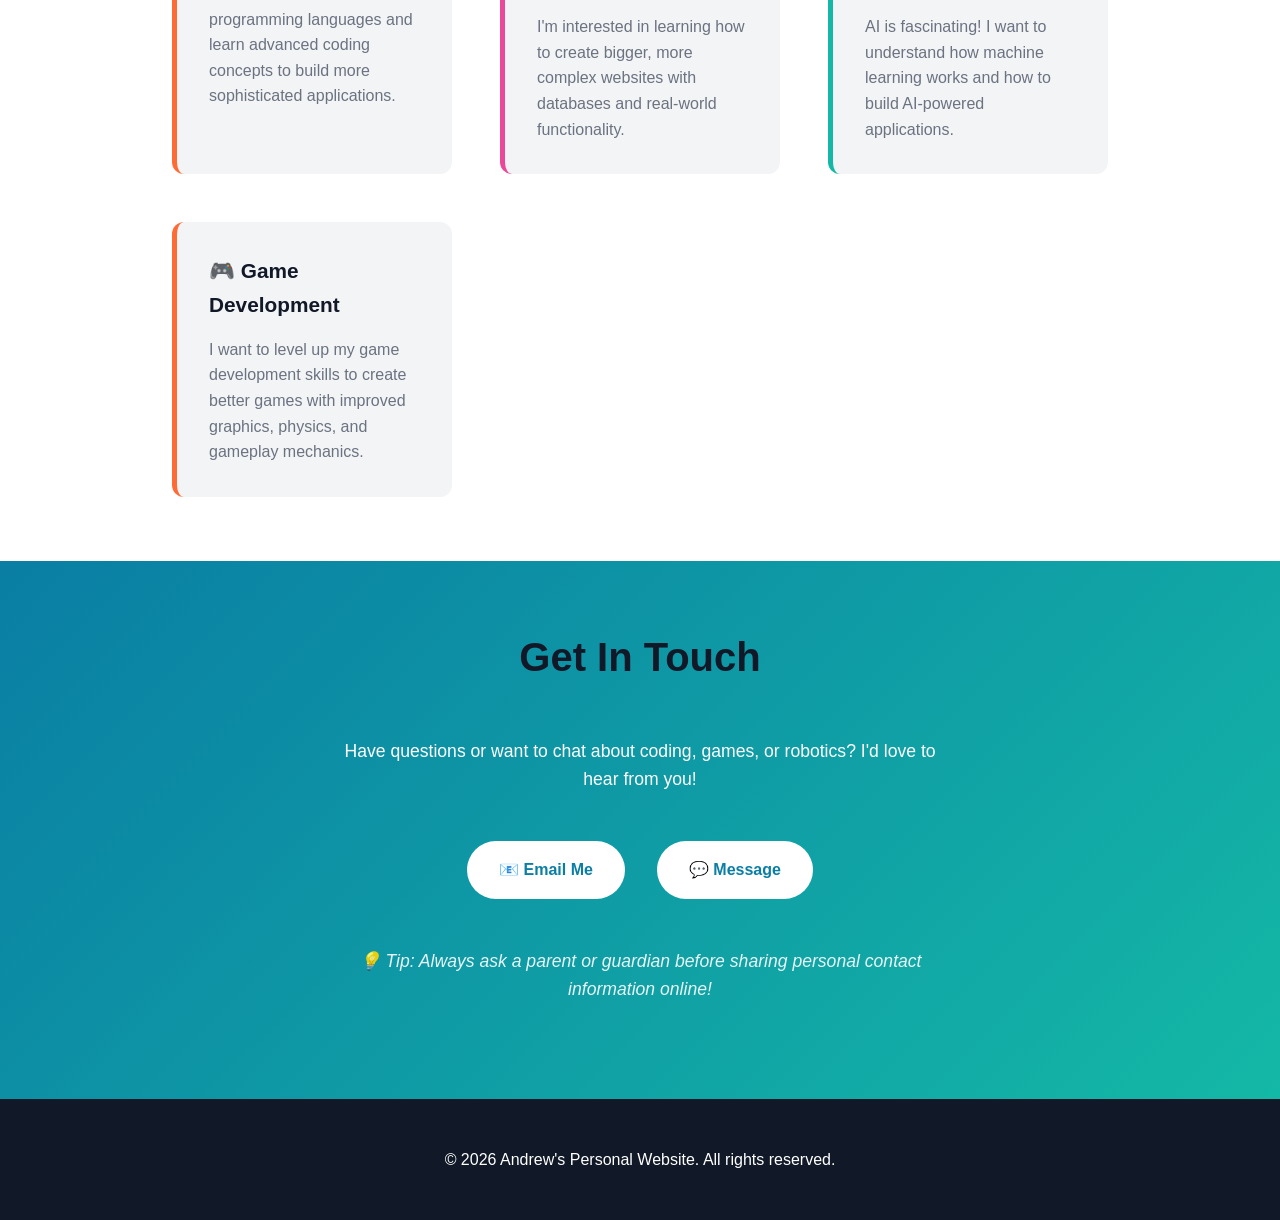
==== commit f7063d40: "Add Gnome Garden Defense game to projects section" ====
--- a/index.html
+++ b/index.html
@@ -75,7 +75,7 @@
     <!-- PROJECTS SECTION - Showcase my work -->
     <section id="projects" class="projects">
         <div class="container">
-            <h2 class="section-title">My Achievements</h2>
+            <h2 class="section-title">My Achievements & Games</h2>
             <div class="projects-grid">
                 <!-- Project card 1 -->
                 <div class="project-card">
@@ -89,7 +89,14 @@
                     <h3>Coding Projects</h3>
                     <p>I'm working on various coding projects to improve my programming skills. I love learning new languages and frameworks!</p>
                 </div>
-                <!-- Project card 3 -->
+                <!-- Project card 3 - GNOME GARDEN DEFENSE -->
+                <div class="project-card game-card">
+                    <div class="project-icon">🎮</div>
+                    <h3>Gnome Garden Defense</h3>
+                    <p>An epic tower defense game I created! Build gnomes to defend your cabbage from hungry slugs across 30 waves!</p>
+                    <a href="game.html" class="btn-game">Play Game 🚀</a>
+                </div>
+                <!-- Project card 4 -->
                 <div class="project-card">
                     <div class="project-icon">🌟</div>
                     <h3>This Website!</h3>
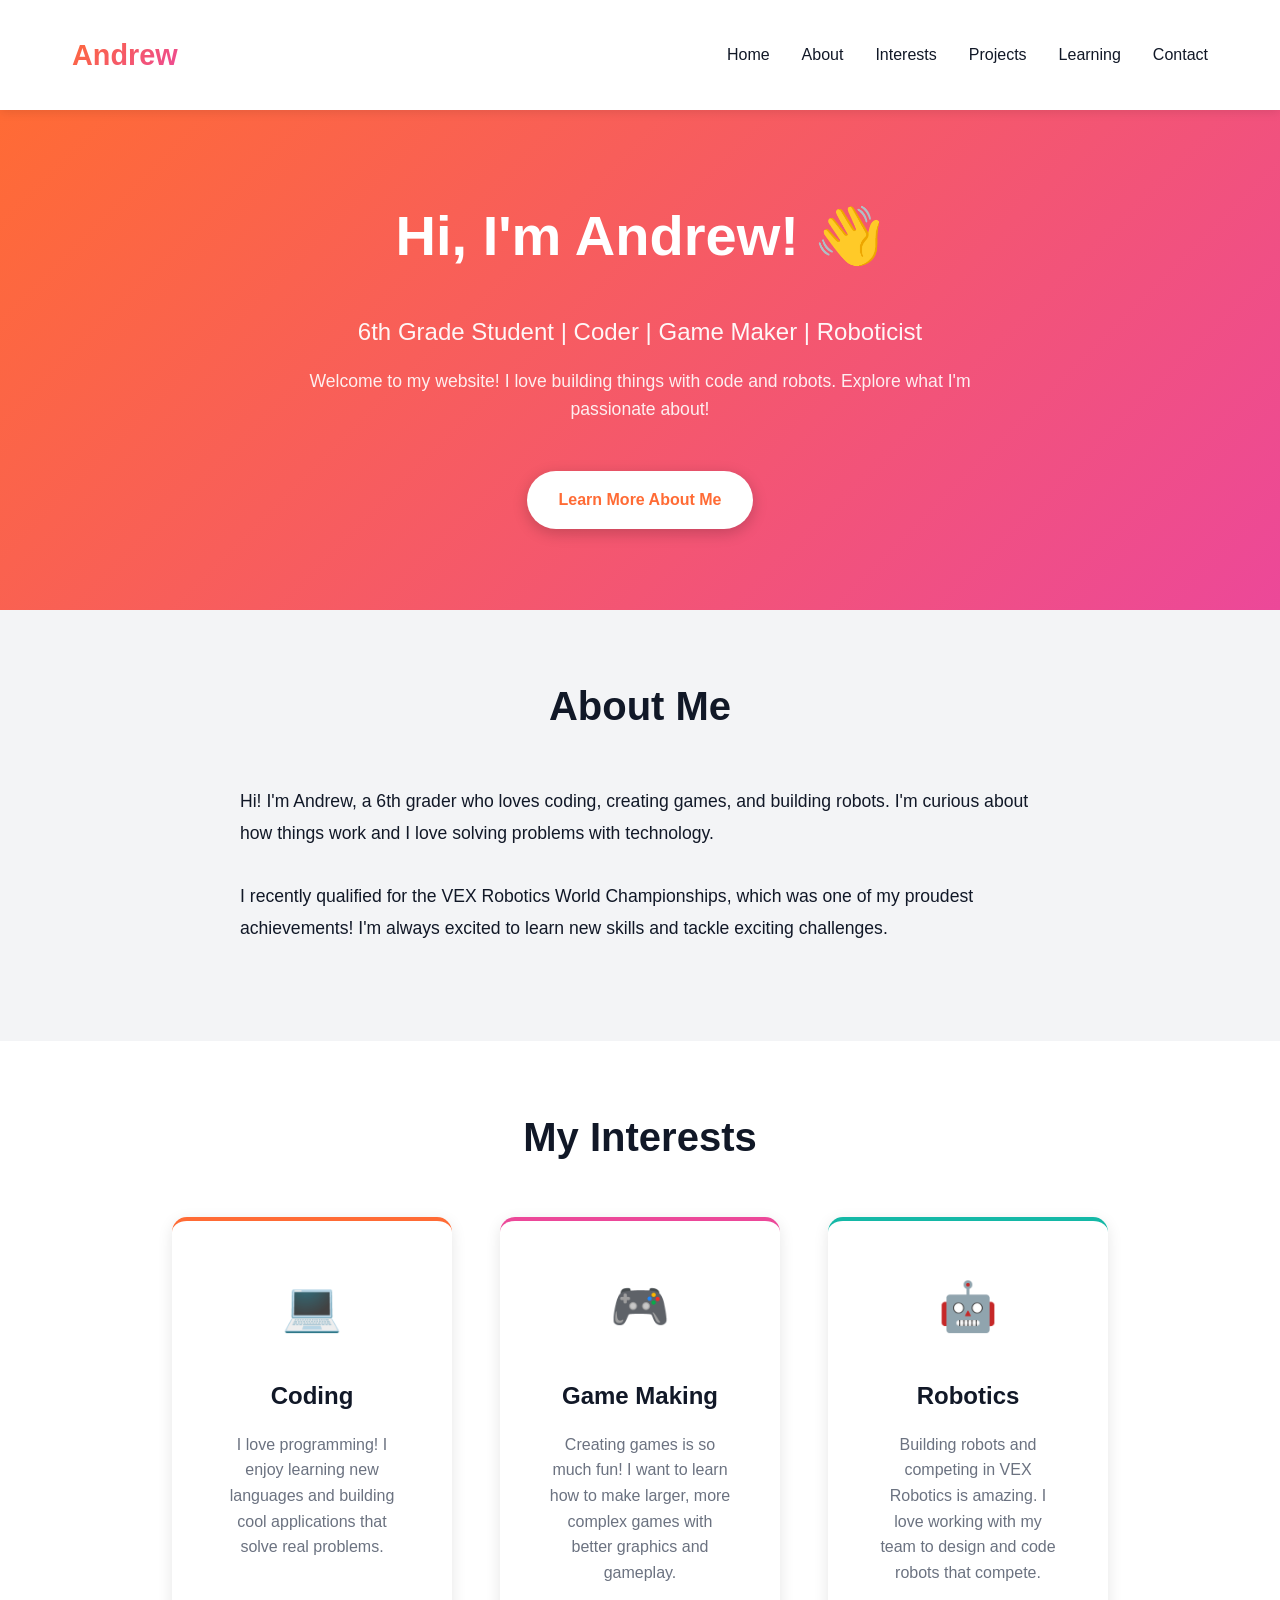
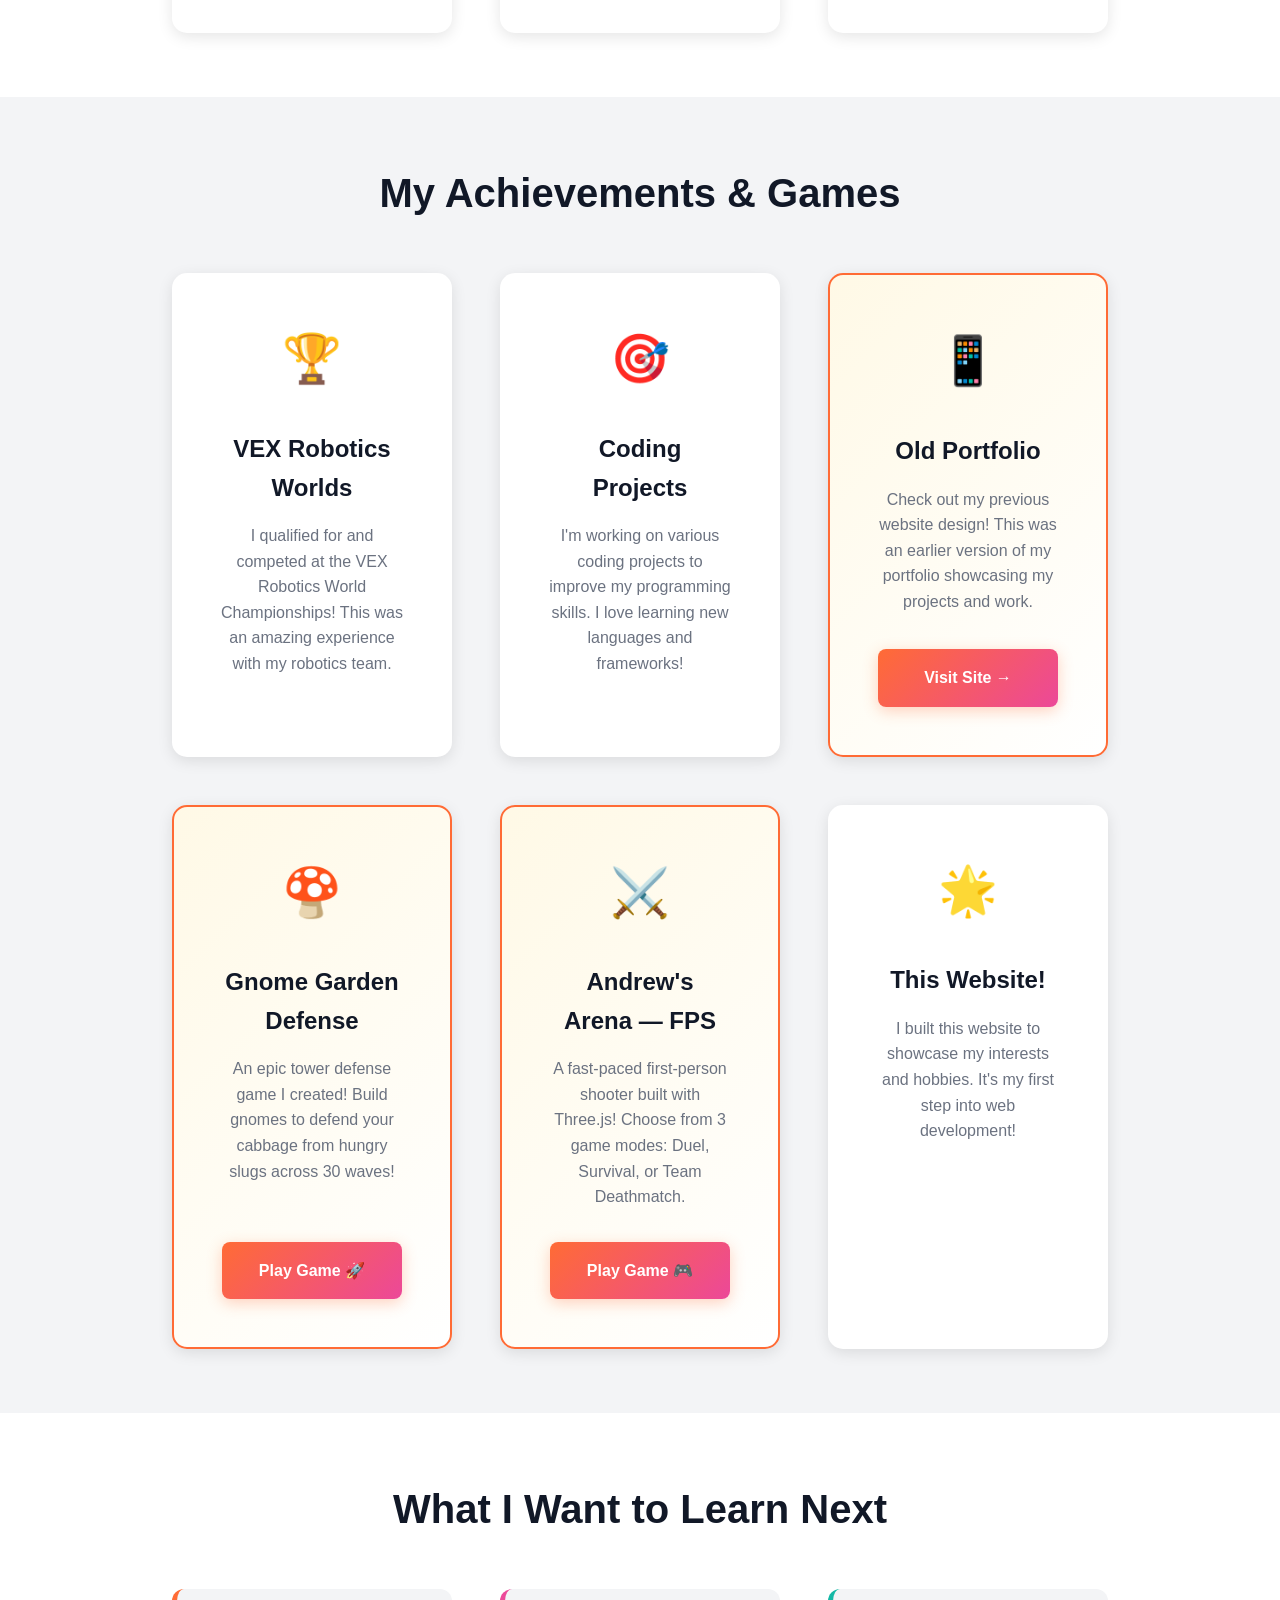
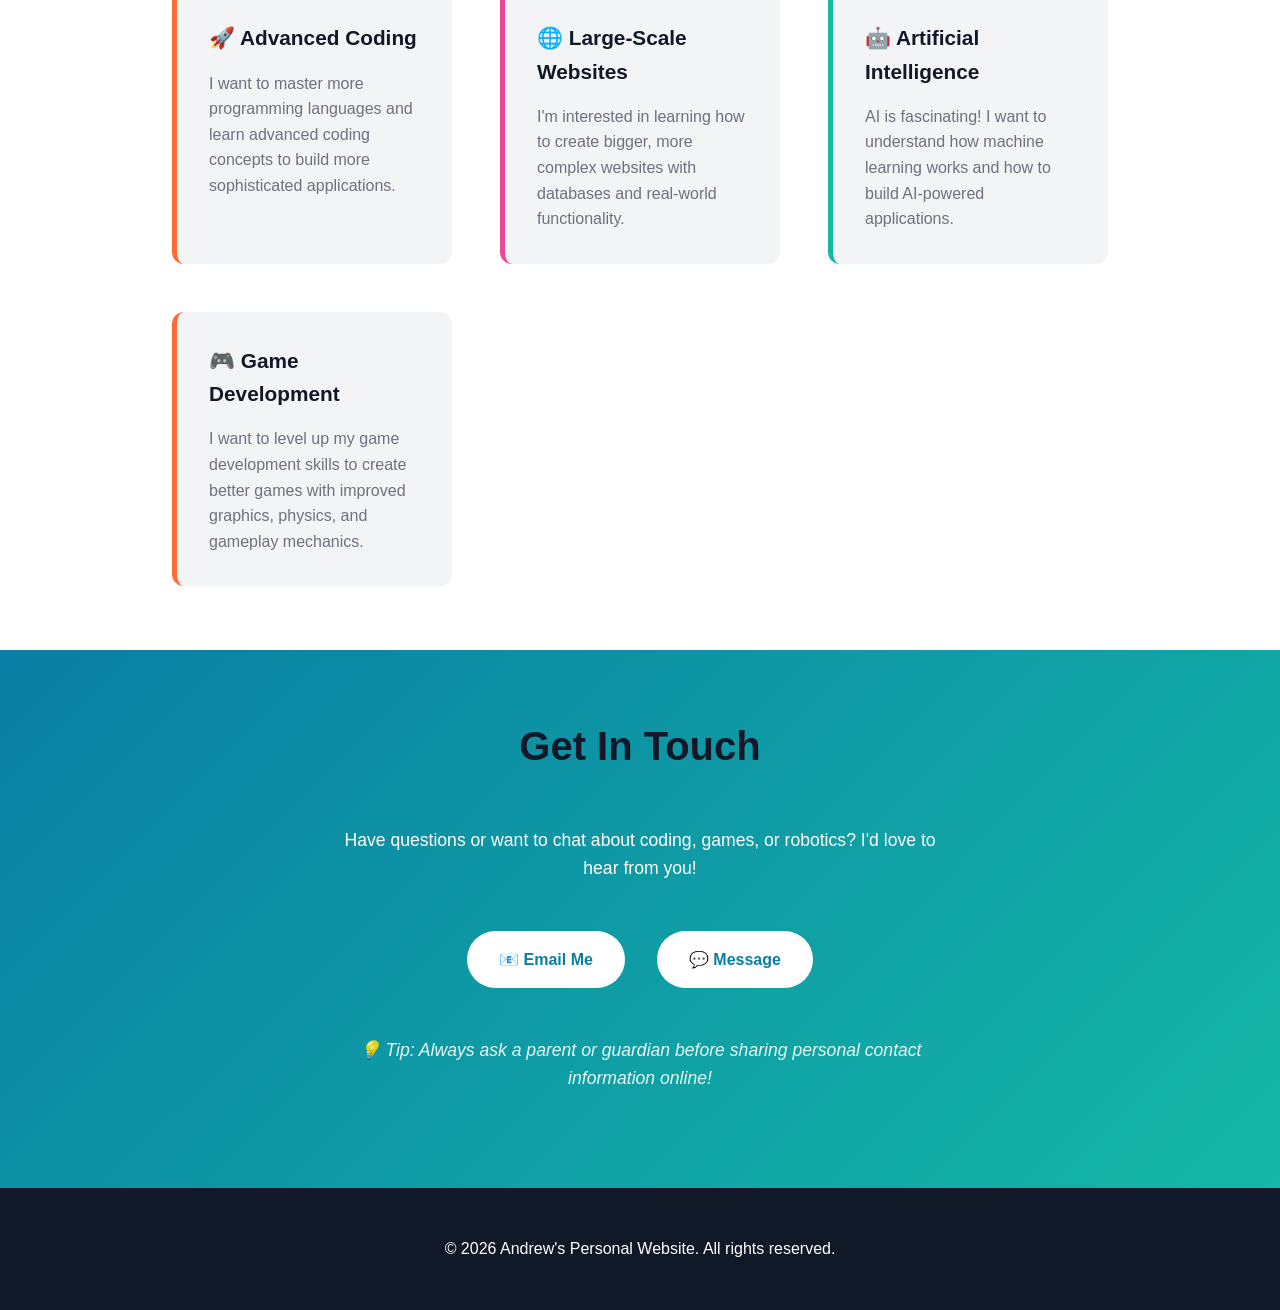
==== commit 51c15da8: "Update projects section: add old website link and FPS game" ====
--- a/index.html
+++ b/index.html
@@ -89,14 +89,28 @@
                     <h3>Coding Projects</h3>
                     <p>I'm working on various coding projects to improve my programming skills. I love learning new languages and frameworks!</p>
                 </div>
-                <!-- Project card 3 - GNOME GARDEN DEFENSE -->
+                <!-- Project card 3 - Old Website -->
                 <div class="project-card game-card">
-                    <div class="project-icon">🎮</div>
+                    <div class="project-icon">📱</div>
+                    <h3>Old Portfolio</h3>
+                    <p>Check out my previous website design! This was an earlier version of my portfolio showcasing my projects and work.</p>
+                    <a href="https://coderandrew-ai.github.io/Andrew-website/" class="btn-game" target="_blank">Visit Site →</a>
+                </div>
+                <!-- Project card 4 - GNOME GARDEN DEFENSE -->
+                <div class="project-card game-card">
+                    <div class="project-icon">🍄</div>
                     <h3>Gnome Garden Defense</h3>
                     <p>An epic tower defense game I created! Build gnomes to defend your cabbage from hungry slugs across 30 waves!</p>
                     <a href="game.html" class="btn-game">Play Game 🚀</a>
                 </div>
-                <!-- Project card 4 -->
+                <!-- Project card 5 - FPS GAME -->
+                <div class="project-card game-card">
+                    <div class="project-icon">⚔️</div>
+                    <h3>Andrew's Arena — FPS</h3>
+                    <p>A fast-paced first-person shooter built with Three.js! Choose from 3 game modes: Duel, Survival, or Team Deathmatch.</p>
+                    <a href="fps-game.html" class="btn-game">Play Game 🎮</a>
+                </div>
+                <!-- Project card 6 -->
                 <div class="project-card">
                     <div class="project-icon">🌟</div>
                     <h3>This Website!</h3>
